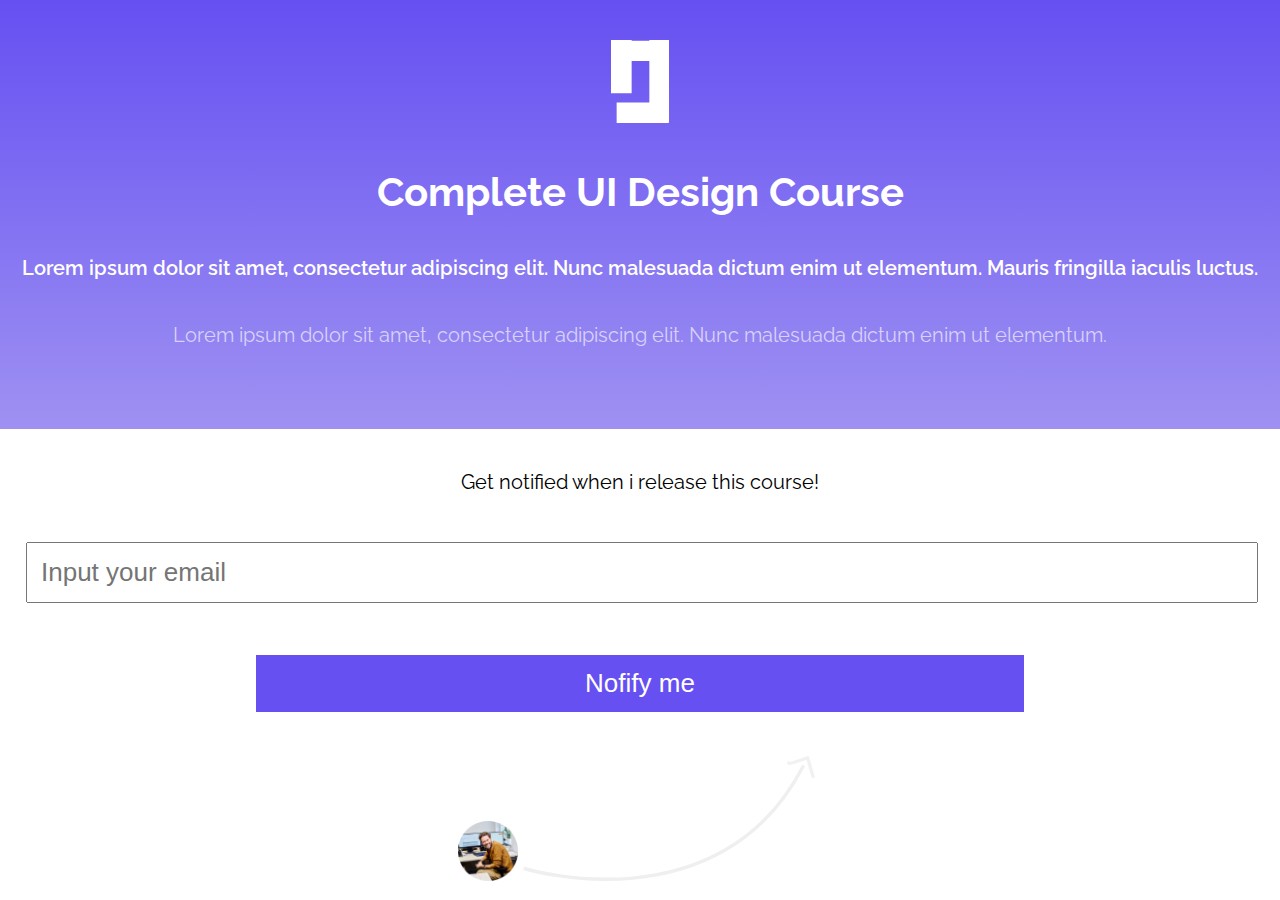
==== form UI/index.html @ 8bb1acbf "section4'" ====
<!DOCTYPE html>
<html lang="vi">
  <head>
    <meta charset="utf-8">
    <meta http-equiv="X-UA-Compatible" content="IE=edge">
    <meta name="viewport" content="width=device-width, initial-scale=1, maximum-scale=1, user-scalable=no">
    <title>document</title>
    <link rel="stylesheet" href="css/style.css">
    
    
    
    
  </head>
  <body>
    <div class="container">
      <div class="inner">
        <div class="left">
          <div class="logo">
            <img src="images/Union 1.svg" alt="logo union">
          </div>
          <div class="content">
            <h1>Complete UI Design Course</h1>
            <p class="description">Lorem ipsum dolor sit amet, consectetur adipiscing elit. Nunc malesuada dictum enim ut elementum. Mauris fringilla iaculis luctus.</p>
            <p class="secondText">Lorem ipsum dolor sit amet, consectetur adipiscing elit. Nunc malesuada dictum enim ut elementum. </p>
            
          </div>
        </div>
        <div class="right">
          <p>Get notified when i release this course!</p>
          <input type="text" name="email" id="email" placeholder="Input your email">
          <button>Nofify me</button>
          <div class="attention">
          <img src="images/hero_sergiusz.png" alt="imges of man" class="me">
          <img src="images/Group 2.svg" alt="images arrow" class="arrow">
          </div>
        </div>
      </div>
    </div>
  <!--   <div class="text">
    <div class="bbb">Lorem ipsum dolor sit amet, consectetur adipiscing elit. Nunc malesuada </div>
<div class="aaa"></div>
    </div>
      <div class="text">
    <div class="bbb">Lorem ipsum dolor sit amet, consectetur Lorem ipsum dolor sit amet, consectetur adipiscing elit. Nunc malesuada Lorem ipsum dolor sit amet, consectetur adipiscing elit. Nunc malesuada adipiscing elit. Nunc malesuada </div>
<div class="aaa"></div> -->
    </div>
  </body>
---- form UI/css/style.css ----
@import url('https://fonts.googleapis.com/css2?family=Raleway:ital,wght@0,300;0,400;0,500;0,600;0,900;1,300;1,400;1,500;1,600;1,900&display=swap');


*{
  margin: 0;
}
body{
  font-family: Raleway;
  font-size: 18px;
}
.container{
  margin:0 auto ;
  text-align: center;
}
.container h1{
  margin: 1em 0;

}
.container p{
  line-height: 1.7rem;
}
.logo{
  width: 120px;
      margin: 0 auto;
}
.left{
  color: white;
  background: transparent linear-gradient(180deg, #6650F2 0%, #9E91F2 100%) 0% 0% no-repeat padding-box;
  padding:2em 1em;
}

p.description{
  
  font-weight:600; 
}
p.secondText{
  color: #D7D1FB;
  margin:2em 0; 
}
.right p{
      padding: 2em 0 1em;
}

input,button{
      width: calc(100% - 3em);
      outline: none;
    padding: 0.5em;
    margin: 1em;
    font-size: 1.3em;
}
button{
    width: calc(100% - 2em);
  color: white;
  background-color: #6650F2;
  border:none;
  cursor: pointer;
}
.attention{
      width: 100%;
    text-align: center;
    margin-top: 0.5em;
}
.me{
  width: 3em;
}
.arrow{
   width: 15em;
}
.text{
  display: flex;
  
      padding-bottom: 50px;

}
.bbb{flex: 0 0 50%;}
.aaa{
   background-image: url("https://znews-photo.zadn.vn/w480/Uploaded/ovhpaob/2020_07_06/Nguyen_Manh_Hung.jpeg");
  background-position: center center;
  background-size: cover;
   flex: 0 0 25%;
}
@media only screen and (min-width: 768px) {
body{
  font-size: 20px;
}
  button{
    width: 60% !important;
  }
}
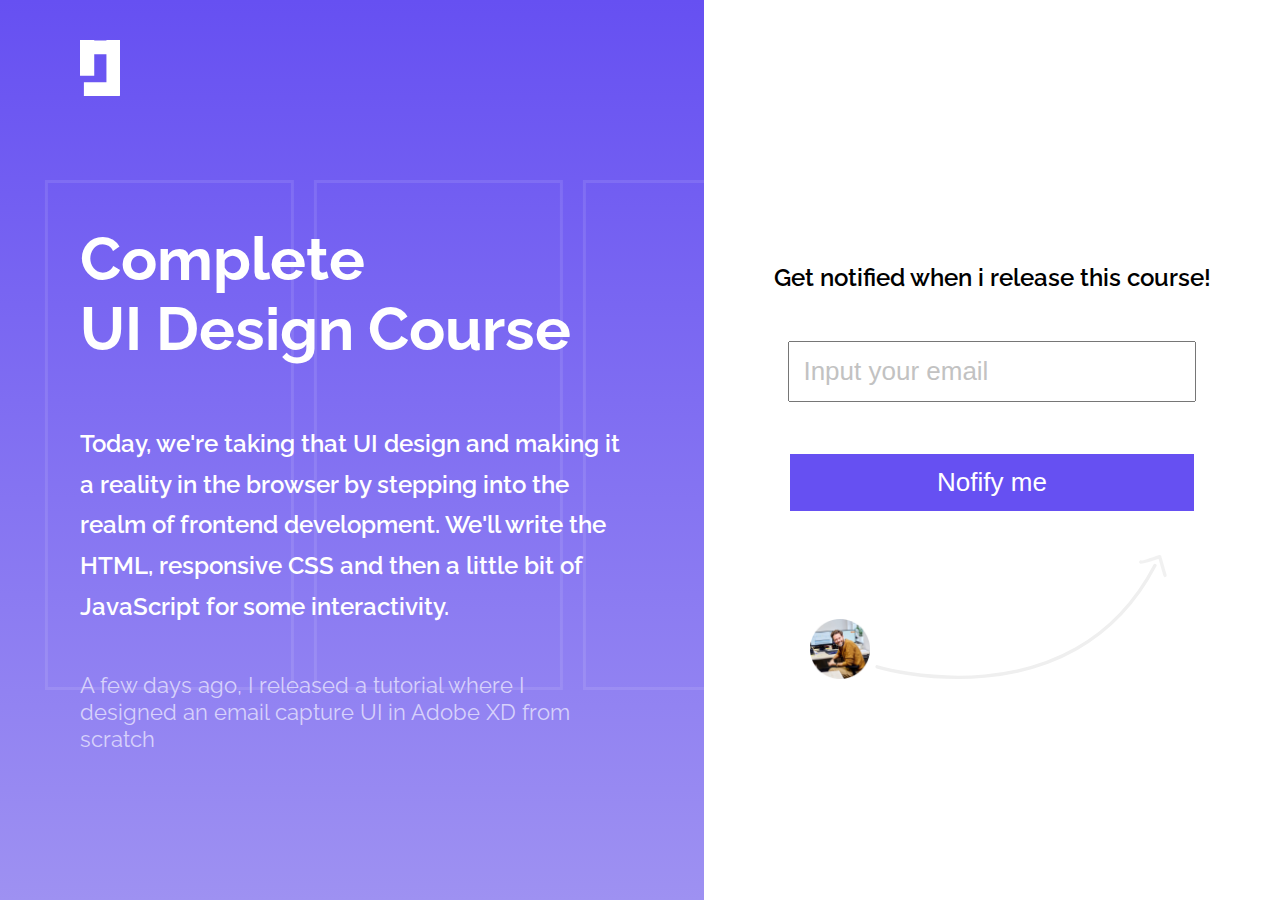
==== commit b9874d39: "form ui" ====
--- a/form UI/index.html
+++ b/form UI/index.html
@@ -12,16 +12,28 @@
     
   </head>
   <body>
+    <div class="pro-container">
+      <div class="proto"></div>
+      <div class="proto"></div>
+      <div class="proto"></div>
+      <div class="proto"></div>
+
+
+    </div>
+    
+
+   
     <div class="container">
       <div class="inner">
         <div class="left">
+         
           <div class="logo">
             <img src="images/Union 1.svg" alt="logo union">
           </div>
           <div class="content">
-            <h1>Complete UI Design Course</h1>
-            <p class="description">Lorem ipsum dolor sit amet, consectetur adipiscing elit. Nunc malesuada dictum enim ut elementum. Mauris fringilla iaculis luctus.</p>
-            <p class="secondText">Lorem ipsum dolor sit amet, consectetur adipiscing elit. Nunc malesuada dictum enim ut elementum. </p>
+            <h1><span>Complete</span> UI Design Course</h1>
+            <p class="description">Today, we're taking that UI design and making it a reality in the browser by stepping into the realm of frontend development. We'll write the HTML, responsive CSS and then a little bit of JavaScript for some interactivity.</p>
+            <p class="secondText">A few days ago, I released a tutorial where I designed an email capture UI in Adobe XD from scratch </p>
             
           </div>
         </div>
@@ -44,4 +56,28 @@
     <div class="bbb">Lorem ipsum dolor sit amet, consectetur Lorem ipsum dolor sit amet, consectetur adipiscing elit. Nunc malesuada Lorem ipsum dolor sit amet, consectetur adipiscing elit. Nunc malesuada adipiscing elit. Nunc malesuada </div>
 <div class="aaa"></div> -->
     </div>
-  </body>+
+    <script>
+      let left=document.querySelector('.left');
+      let content=document.querySelector('.content');
+      let protos= document.querySelectorAll('.proto');
+
+
+left.addEventListener("mousemove", (event)=> {
+   let move=(event.clientX * 0.05) + 4;
+  let move2=(event.clientX * 0.003);
+   content.style.transform= 'translateX(-'+move2+'%)';
+   protos.forEach((proto)=>{
+    proto.style.transform= 'translateX('+move+'%)';
+   })
+  
+});
+
+
+
+
+
+    </script>
+  </body>
+
+  </html>--- a/form UI/css/style.css
+++ b/form UI/css/style.css
@@ -33,10 +33,14 @@
 p.description{
   
   font-weight:600; 
+      font-weight: 600;
+    font-size: 1.2em;
+    line-height: 1.7em;
 }
 p.secondText{
   color: #D7D1FB;
   margin:2em 0; 
+  font-size: 1.1em;
 }
 .right p{
       padding: 2em 0 1em;
@@ -48,6 +52,11 @@
     padding: 0.5em;
     margin: 1em;
     font-size: 1.3em;
+    
+}
+::placeholder {
+  color: #c2c2c2;
+  opacity: 1; /* Firefox */
 }
 button{
     width: calc(100% - 2em);
@@ -80,6 +89,17 @@
   background-size: cover;
    flex: 0 0 25%;
 }
+.right p {
+  font-weight: 600;
+    font-size: 1.2em;
+}
+.inner{
+
+    margin-bottom: 2em;
+}
+.content{
+  z-index: 1;
+}
 @media only screen and (min-width: 768px) {
 body{
   font-size: 20px;
@@ -87,4 +107,75 @@
   button{
     width: 60% !important;
   }
+  input{
+    width: calc(60% - 1em);
+  }
 }
+
+@media only screen and (min-width: 1024px) {
+.container{
+
+}
+input {
+    width: calc(70% - 1em);
+}
+ button{
+    width: 70% !important;
+  }
+.inner{
+  display: grid;
+  grid-template-columns: 55% auto;
+  height: 100vh;
+  margin-bottom: 0;
+
+ 
+  }
+ .logo{
+  margin-left: 3em; 
+ }
+  .left{
+    text-align: left;
+    display: grid;
+    
+  }
+  .logo img{   width: 40px;}
+ span{
+    display: block;
+  }
+  h1{
+    font-size: 3em;
+  }
+  .right{
+  align-self: center;
+  padding: 0;
+ 
+  margin: 0 auto;
+  }
+  .right p{
+ margin: 0 1em;
+  }
+  .content{
+        padding: 0 3em;
+  }
+
+  .pro-container{
+    clip-path: inset(0 45% 0 0);
+  position: absolute;
+  height: 70%;
+  top:20%;
+  width: 100%;
+  z-index: 0;
+   pointer-events: none;
+}
+.proto{
+  border:3px solid rgb(255,255,255,.1);
+  width: 19%;
+  height: 80%;
+  float: left;
+  margin-left: 1em; 
+  transform: translateX(10%);
+
+
+}
+}
+
